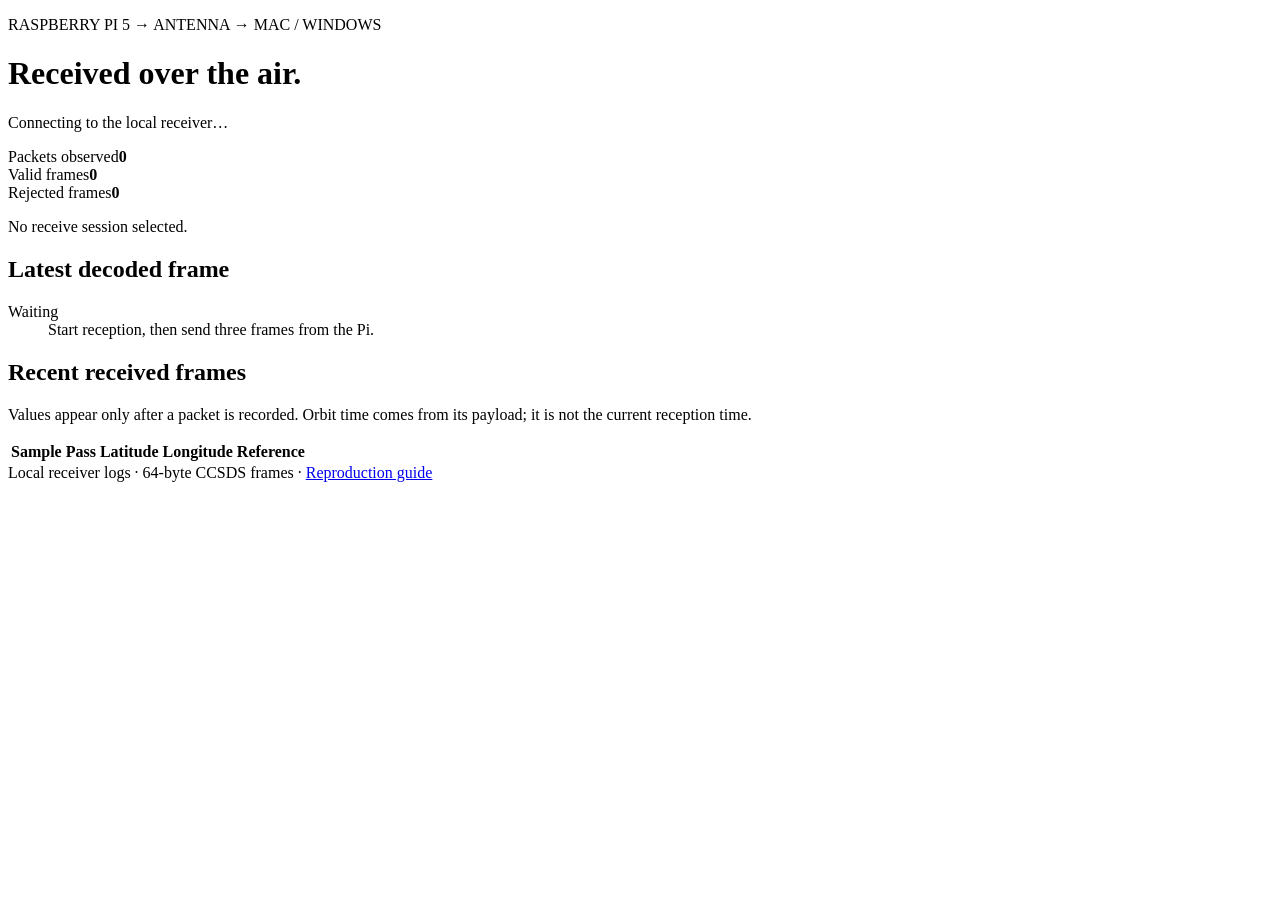
==== web/index.html @ a66b0d01 "Publish Raspberry Pi 5 antenna demo with complete reproduction guide" ====
<!doctype html>
<html lang="en"><head><meta charset="utf-8"><meta name="viewport" content="width=device-width, initial-scale=1"><title>SX1278 receiver</title><link rel="stylesheet" href="/style.css"></head>
<body><main><header><p class="eyebrow">RASPBERRY PI 5 → ANTENNA → MAC / WINDOWS</p><h1>Received over the air.</h1><p id="status" role="status">Connecting to the local receiver…</p></header>
<section class="metrics" aria-label="Reception totals"><article><span>Packets observed</span><strong id="received">0</strong></article><article><span>Valid frames</span><strong id="valid">0</strong></article><article><span>Rejected frames</span><strong id="invalid">0</strong></article></section>
<p id="origin">No receive session selected.</p><p id="warning" role="alert"></p>
<section><h2>Latest decoded frame</h2><dl id="latest"><dt>Waiting</dt><dd>Start reception, then send three frames from the Pi.</dd></dl></section>
<section><h2>Recent received frames</h2><p>Values appear only after a packet is recorded. Orbit time comes from its payload; it is not the current reception time.</p><div class="table-wrap"><table><thead><tr><th>Sample</th><th>Pass</th><th>Latitude</th><th>Longitude</th><th>Reference</th></tr></thead><tbody id="rows"></tbody></table></div></section>
<footer>Local receiver logs · 64-byte CCSDS frames · <a href="https://github.com/Turandot41-WSY/sx1278-raspberry-pi-demo">Reproduction guide</a></footer></main><script src="/app.js"></script></body></html>
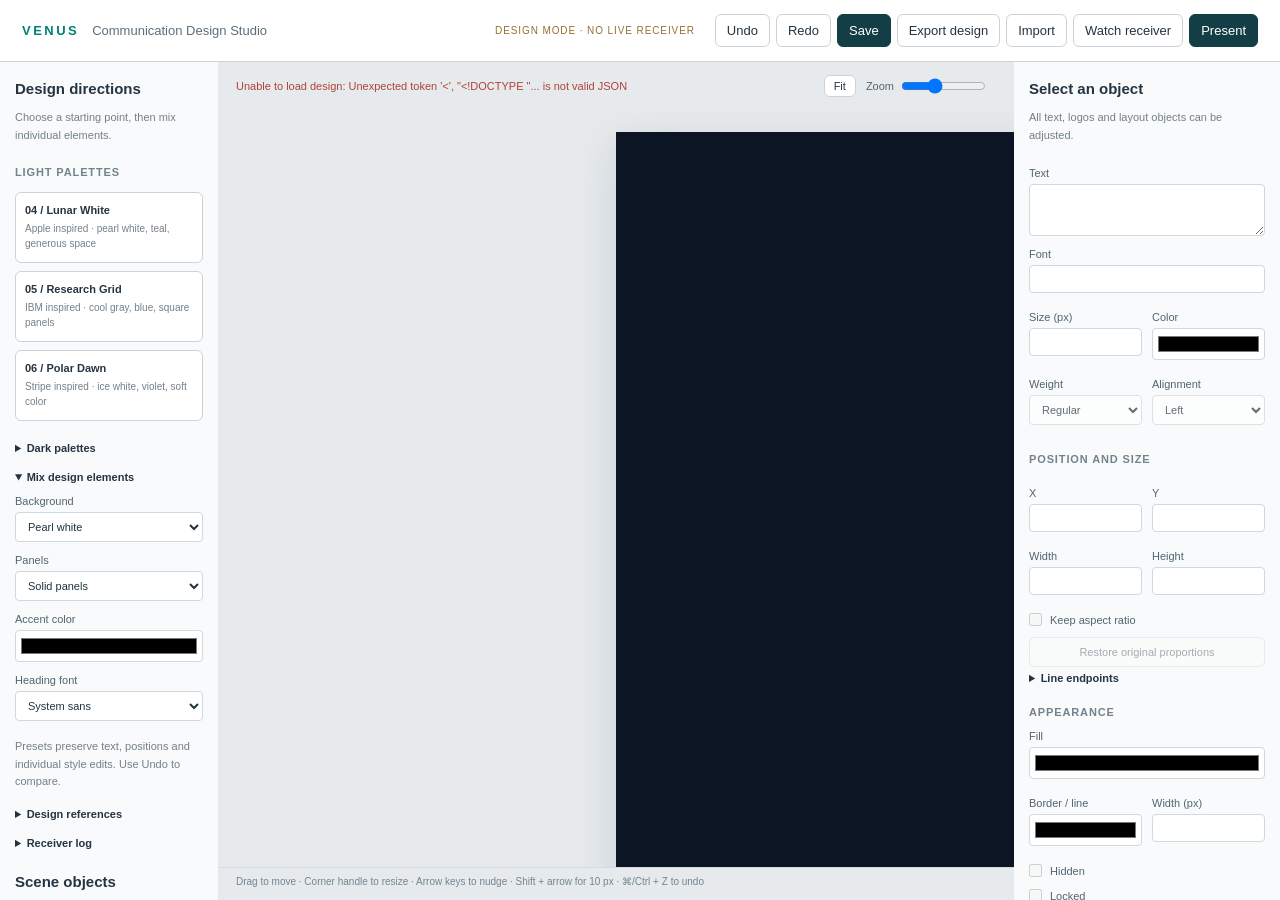
==== commit ae45770f: "Restore the approved full receiver dashboard in the public demo" ====
--- a/web/index.html
+++ b/web/index.html
@@ -1,8 +1,22 @@
 <!doctype html>
-<html lang="en"><head><meta charset="utf-8"><meta name="viewport" content="width=device-width, initial-scale=1"><title>SX1278 receiver</title><link rel="stylesheet" href="/style.css"></head>
-<body><main><header><p class="eyebrow">RASPBERRY PI 5 → ANTENNA → MAC / WINDOWS</p><h1>Received over the air.</h1><p id="status" role="status">Connecting to the local receiver…</p></header>
-<section class="metrics" aria-label="Reception totals"><article><span>Packets observed</span><strong id="received">0</strong></article><article><span>Valid frames</span><strong id="valid">0</strong></article><article><span>Rejected frames</span><strong id="invalid">0</strong></article></section>
-<p id="origin">No receive session selected.</p><p id="warning" role="alert"></p>
-<section><h2>Latest decoded frame</h2><dl id="latest"><dt>Waiting</dt><dd>Start reception, then send three frames from the Pi.</dd></dl></section>
-<section><h2>Recent received frames</h2><p>Values appear only after a packet is recorded. Orbit time comes from its payload; it is not the current reception time.</p><div class="table-wrap"><table><thead><tr><th>Sample</th><th>Pass</th><th>Latitude</th><th>Longitude</th><th>Reference</th></tr></thead><tbody id="rows"></tbody></table></div></section>
-<footer>Local receiver logs · 64-byte CCSDS frames · <a href="https://github.com/Turandot41-WSY/sx1278-raspberry-pi-demo">Reproduction guide</a></footer></main><script src="/app.js"></script></body></html>
+<html lang="en">
+<head><meta charset="utf-8"><meta name="viewport" content="width=device-width,initial-scale=1"><title>Venus · Communication Design Studio</title><link rel="stylesheet" href="style.css"></head>
+<body>
+<header class="toolbar"><div class="identity"><b>VENUS</b><span>Communication Design Studio</span></div><span class="mode">DESIGN MODE · NO LIVE RECEIVER</span><div class="actions"><button id="undo">Undo</button><button id="redo">Redo</button><button id="save">Save</button><button id="export">Export design</button><button id="import">Import</button><button id="monitor">Watch receiver</button><button id="present">Present</button></div></header>
+<main>
+<aside class="layers"><h2>Design directions</h2><p class="hint">Choose a starting point, then mix individual elements.</p>
+<h3>Light palettes</h3><button class="preset" data-preset="lunar"><b>04 / Lunar White</b><span>Apple inspired · pearl white, teal, generous space</span></button><button class="preset" data-preset="research"><b>05 / Research Grid</b><span>IBM inspired · cool gray, blue, square panels</span></button><button class="preset" data-preset="polar"><b>06 / Polar Dawn</b><span>Stripe inspired · ice white, violet, soft color</span></button><details><summary>Dark palettes</summary><button class="preset" data-preset="mission"><b>01 / Mission Control</b><span>Black, cyan, solid panels</span></button>
+<button class="preset" data-preset="observatory"><b>02 / Deep Space</b><span>Sparse stars, violet, translucent panels</span></button>
+<button class="preset" data-preset="console"><b>03 / Orbital Console</b><span>Navy, mint, outlines, monospace</span></button>
+</details><details open><summary>Mix design elements</summary><label>Background<select id="background"><option value="white">Pearl white</option><option value="silver">Research gray</option><option value="ice">Ice white atmosphere</option><option value="black">Space black</option><option value="navy">Midnight navy</option><option value="stars">Sparse starfield</option></select></label><label>Panels<select id="surface"><option value="solid">Solid panels</option><option value="glass">Translucent panels</option><option value="outline">Fine outlines</option></select></label><label>Accent color<input id="accent" type="color"></label><label>Heading font<select id="themeFont"><option value="-apple-system">System sans</option><option>Arial</option><option>Helvetica Neue</option><option>Courier New</option></select></label></details><p class="hint">Presets preserve text, positions and individual style edits. Use Undo to compare.</p>
+<details><summary>Design references</summary><p class="hint">Adapted from community analyses in awesome-design-md. These are inspirations, not official university brand rules.</p><a href="https://github.com/VoltAgent/awesome-design-md/blob/main/design-md/apple/DESIGN.md" target="_blank" rel="noreferrer">Apple · white space, restrained color</a><a href="https://github.com/VoltAgent/awesome-design-md/blob/main/design-md/ibm/DESIGN.md" target="_blank" rel="noreferrer">IBM · square panels, technical hierarchy</a><a href="https://github.com/VoltAgent/awesome-design-md/blob/main/design-md/stripe/DESIGN.md" target="_blank" rel="noreferrer">Stripe · pale surfaces, indigo atmosphere</a><a href="https://github.com/VoltAgent/awesome-design-md/blob/main/design-md/spacex/DESIGN.md" target="_blank" rel="noreferrer">SpaceX · space, contrast, restraint</a><a href="https://github.com/VoltAgent/awesome-design-md/blob/main/design-md/linear.app/DESIGN.md" target="_blank" rel="noreferrer">Linear · fine borders, panel hierarchy</a><a href="https://github.com/VoltAgent/awesome-design-md/blob/main/design-md/raycast/DESIGN.md" target="_blank" rel="noreferrer">Raycast · compact console layout</a></details><details><summary>Receiver log</summary><label>Source<select id="receiveSource"><option value="latest">Newest receiver session</option></select></label><p id="receiverStatus" class="hint">Design sample. Click Watch receiver to follow actual receive logs. Earlier received passes stay visible.</p></details><h2 class="sceneHeading">Scene objects</h2><p class="hint">Select an object on the canvas.<br>Shift-click to select several.</p><label>Find an object<input id="search" placeholder="Logo, lab, receiver…"></label><div id="objectList"></div><button id="addText">+ Add text</button><label>Design notes<textarea id="notes" rows="4" placeholder="What should change next?"></textarea></label><p class="hint">Notes and object edits are saved with this design.</p></aside>
+<section class="workspace"><div class="viewbar"><span id="saveStatus" role="status">Loading design…</span><div><button id="fit">Fit</button><label class="inline">Zoom <input id="zoom" type="range" min="25" max="130" value="60"></label><span id="zoomValue"></span></div></div><div id="viewport"><div id="stageWrap"><div id="stage" aria-label="Editable communication dashboard"></div></div></div><footer class="workspaceFooter">Drag to move · Corner handle to resize · Arrow keys to nudge · Shift + arrow for 10 px · ⌘/Ctrl + Z to undo</footer></section>
+<aside class="inspector"><h2 id="selectedName">Select an object</h2><p id="selectedMeta" class="hint">All text, logos and layout objects can be adjusted.</p><fieldset id="properties" disabled>
+<label>Text<textarea id="text" rows="3"></textarea></label><label>Font<input id="font" list="fonts"></label><datalist id="fonts"><option value="-apple-system"><option value="Arial"><option value="Helvetica Neue"><option value="Times New Roman"><option value="Georgia"><option value="Courier New"></datalist>
+<div class="pair"><label>Size (px)<input id="size" type="number" min="8" max="160"></label><label>Color<input id="color" type="color"></label></div><div class="pair"><label>Weight<select id="weight"><option value="400">Regular</option><option value="500">Medium</option><option value="600">Semibold</option><option value="700">Bold</option></select></label><label>Alignment<select id="align"><option value="left">Left</option><option value="center">Center</option><option value="right">Right</option></select></label></div>
+<h3>Position and size</h3><div class="pair"><label>X<input id="x" type="number"></label><label>Y<input id="y" type="number"></label></div><div class="pair"><label>Width<input id="w" type="number" min="1"></label><label>Height<input id="h" type="number" min="1"></label></div><label class="check"><input id="aspect" type="checkbox"> Keep aspect ratio</label><button id="restoreRatio">Restore original proportions</button>
+<details><summary>Line endpoints</summary><label>Angle (degrees)<input id="angle" type="number"></label><label>Connect from object ID<input id="from" placeholder="For example: pi"></label><label>Connect to object ID<input id="to" placeholder="For example: tx"></label><p class="hint">Attached lines follow their objects. Moving or resizing a line detaches it.</p></details><h3>Appearance</h3><label>Fill<input id="fill" type="color"></label><div class="pair"><label>Border / line<input id="stroke" type="color"></label><label>Width (px)<input id="lineWidth" type="number" min="0" max="20" step="0.5"></label></div><label class="check"><input id="hidden" type="checkbox"> Hidden</label><label class="check"><input id="locked" type="checkbox"> Locked</label><div class="pair"><button id="forward">Bring forward</button><button id="backward">Send backward</button></div><button id="selectGroup">Select entire section</button><button id="resetObject">Reset selected objects</button>
+</fieldset><div class="help"><h3>Sources</h3><a href="https://it-u.at/en/" target="_blank" rel="noreferrer">IT:U official identity</a><a href="https://it-u.at/en/labs/spok/" target="_blank" rel="noreferrer">SPOK – Space Technology Lab</a><p>S³ Lab logo supplied by you. Logo artwork remains intact; adjacent text is editable.</p><p id="storagePath">Autosave: output/communication-design/current.json</p><button id="restorePrevious">Restore previous save</button></div></aside>
+</main><input id="importFile" type="file" accept="application/json" hidden><button id="exitPresent" hidden>Exit presentation</button><div id="runtimeControls" hidden><span id="liveAge">Connecting</span><button id="showDetails">Source &amp; frame</button><button id="fullscreen" aria-label="Toggle fullscreen">Fullscreen</button></div>
+<dialog id="receiverDetails"><button id="closeDetails">Close</button><h2>Receiver source and frame</h2><p id="detailsStatus" role="status"></p><label id="detailsSource">Receiver session</label><p id="detailsCounters"></p><h3>Local reference</h3><pre id="detailsReference"></pre><p id="detailsMatch"></p><h3>Latest valid 64-byte frame</h3><pre id="detailsRaw"></pre><p id="detailsTime"></p><p id="detailsMetrics"></p><p>Bytes 0–5: TM header · 6–11: Space Packet header · 12–61: MissionRecord · 62–63: FECF.</p><p>ECEF position and velocity are received fields. Latitude, longitude and altitude are derived locally. Model Doppler is a transmitted model value, not measured CFO. Earlier received passes remain on the plots.</p></dialog><p id="fatalError" role="alert" hidden></p><script type="module" src="editor.mjs"></script>
+</body></html>
--- a/web/style.css
+++ b/web/style.css
@@ -0,0 +1,11 @@
+:root{font-family:-apple-system,BlinkMacSystemFont,"Segoe UI",sans-serif;color:#263442;background:#e6eaed;font-size:13px}*{box-sizing:border-box}body{margin:0}button,input,select,textarea{font:inherit}button{cursor:pointer;border:1px solid #cbd3d9;background:white;color:#263442;border-radius:6px;padding:8px 11px}button:hover{border-color:#008d83;background:#edf7f5}button:disabled{opacity:.4;cursor:default}button:focus-visible,input:focus-visible,textarea:focus-visible,select:focus-visible{outline:2px solid #008d83;outline-offset:2px}.toolbar{height:62px;display:flex;align-items:center;gap:20px;padding:0 22px;background:#fff;border-bottom:1px solid #ccd5da}.identity{display:flex;align-items:center;gap:13px}.identity b{letter-spacing:.19em;color:#008077}.identity span{color:#5e6e79}.mode{font-size:10px;letter-spacing:.09em;color:#947132;margin-left:auto}.actions{display:flex;gap:6px}#save,#present{background:#143e46;color:white;border-color:#143e46}main{display:grid;grid-template-columns:218px minmax(300px,1fr) 266px;height:calc(100vh - 62px)}aside{background:#f8fafb;padding:18px 15px;overflow:auto}h2{font-size:15px;margin:0 0 12px}h3{font-size:11px;text-transform:uppercase;letter-spacing:.08em;color:#74828c;margin:22px 0 10px}.hint{color:#72808a;line-height:1.6;font-size:11px}label{display:block;font-size:11px;color:#526570;margin:12px 0 6px}input,select,textarea{display:block;width:100%;padding:7px 8px;background:#fff;border:1px solid #ced8df;border-radius:4px;color:#20333e;margin-top:5px}textarea{resize:vertical}input[type=color]{height:32px;padding:3px}input[type=checkbox]{width:auto;margin:0}.pair{display:grid;grid-template-columns:1fr 1fr;gap:10px}.pair label{min-width:0}.check{display:flex;align-items:center;gap:8px}fieldset{border:0;padding:0;margin:0}fieldset button{font-size:11px;margin:5px 0;width:100%}.workspace{display:flex;flex-direction:column;min-width:0}.viewbar{height:48px;padding:0 18px;display:flex;align-items:center;justify-content:space-between;color:#52616d;font-size:11px}.viewbar>div{display:flex;gap:10px;align-items:center}.inline{display:flex;align-items:center;gap:7px;margin:0}.inline input{width:85px;margin:0}.viewbar button{padding:4px 9px}#viewport{flex:1;overflow:auto;padding:22px;display:flex;align-items:flex-start;justify-content:center}#stageWrap{position:relative;flex-shrink:0}#stage{position:absolute;width:1600px;height:1000px;transform-origin:top left;overflow:hidden;background:#0b1523;box-shadow:0 12px 40px #10243020}.obj{position:absolute;white-space:pre-wrap;line-height:1.18;user-select:none;touch-action:none}.obj.text{overflow:hidden;cursor:move}.obj.image img{height:100%;width:100%;object-fit:contain;pointer-events:none}.obj.panel{border-radius:10px}.obj.dot{border-radius:50%}.obj.line{transform-origin:0 50%;pointer-events:auto}.obj.line:after{content:"";position:absolute;right:0;top:50%;transform:translateY(-50%);border-top:6px solid transparent;border-bottom:6px solid transparent;border-left:9px solid var(--line-color)}.obj.line.no-arrow:after{display:none}.obj.selected{outline:2px solid #d4a853;outline-offset:3px}.obj.locked{cursor:default}.handle{position:absolute;right:-8px;bottom:-8px;width:15px;height:15px;border:2px solid #fff;background:#bd8925;cursor:nwse-resize;border-radius:3px;z-index:999;pointer-events:auto}.obj:not(.selected):hover{outline:1px dashed #7898ad;outline-offset:2px}.layer{width:100%;text-align:left;margin:0 0 4px;border-color:transparent;background:transparent;border-radius:5px;padding:7px 8px;white-space:nowrap;text-overflow:ellipsis;overflow:hidden;font-size:11px}.layer.active{background:#e0efec;border-color:#8db8b1}.layer.dim{opacity:.5}.layerGroup{font-size:10px;text-transform:uppercase;letter-spacing:.1em;color:#008077;margin:17px 6px 6px}#objectList{max-height:calc(100vh - 395px);overflow:auto}#addText{margin-top:12px;width:100%}.workspaceFooter{height:33px;padding:8px 18px;font-size:10px;color:#75848e;border-top:1px solid #d4dce1}.help{margin-top:22px;border-top:1px solid #d9e1e7;color:#72818b;font-size:11px;line-height:1.6}.help a{display:block;margin:8px 0;color:#00776e}.help button{font-size:11px}#saveStatus.error{color:#b04238}.presenting .toolbar,.presenting aside,.presenting .viewbar,.presenting .workspaceFooter{display:none}.presenting main{display:block;height:100vh}.presenting .workspace{height:100vh;background:#0b1523}.presenting #viewport{padding:0;align-items:center}.presenting .obj{pointer-events:none}.presenting .obj.selected{outline:none}.presenting .handle{display:none}#exitPresent{position:fixed;top:12px;right:12px;z-index:10000;opacity:.6}#exitPresent:hover{opacity:1}@media(max-width:1150px){main{grid-template-columns:175px minmax(280px,1fr) 235px}.identity span{display:none}.toolbar{gap:8px;padding:0 12px}.actions{gap:3px}.mode{font-size:9px}}@media(max-width:800px){main{grid-template-columns:1fr 230px}.layers{display:none}.mode{display:none}}
+
+.preset{width:100%;text-align:left;margin:4px 0;padding:11px 9px;background:#fff}.preset b{font-size:11px;display:block}.preset span{display:block;font-size:10px;line-height:1.5;color:#74808a;margin-top:5px}.preset.chosen{border-color:#168b81;background:#e6f1ee}.layers details{margin:17px 0}.layers a{display:block;font-size:10px;color:#00776e;margin:8px 0;line-height:1.5}summary{cursor:pointer;font-size:11px;font-weight:600}.sceneHeading{margin-top:24px}#objectList{max-height:280px}.obj.image{cursor:move}.obj.selected{z-index:100}.obj.line{cursor:move}
+
+.data-graphic svg{display:block;overflow:hidden;border-radius:inherit}.presenting #exitPresent{font-size:11px;padding:4px 7px;top:3px;right:3px;opacity:.25}.presenting #exitPresent:hover{opacity:1}
+
+.obj.line{border:0!important}.obj.line:before{content:"";position:absolute;left:0;right:8px;top:50%;height:var(--line-width);background:var(--line-color);transform:translateY(-50%)}.obj.line:after{right:0;top:50%;border-top:5px solid transparent;border-bottom:5px solid transparent;border-left:9px solid var(--line-color);transform:translateY(-50%)}.obj.line.no-arrow:before{right:0}.obj.line.no-arrow:after{display:none}
+
+.operational #exitPresent{display:none!important}.operational #runtimeControls{position:absolute;left:1210px;top:79px;width:340px;height:21px;display:flex;justify-content:flex-end;align-items:center;gap:7px;color:#526477;font:10px Arial,sans-serif}.operational #runtimeControls button{font-size:10px;padding:3px 6px;border-radius:4px}.operational #liveAge{max-width:155px;white-space:nowrap;overflow:hidden;text-overflow:ellipsis}#receiverDetails{width:min(680px,90vw);max-height:85vh;overflow:auto;border:1px solid #c4d3df;border-radius:12px;padding:24px;color:#172939;background:#fff;font:14px/1.5 -apple-system,Arial,sans-serif}#receiverDetails::backdrop{background:#10203088}#receiverDetails pre{white-space:pre-wrap;overflow-wrap:anywhere;padding:12px;background:#f2f7fa;font:12px/1.6 'Courier New',monospace}#closeDetails{float:right}#detailsSource{display:block}#fatalError{position:fixed;inset:20px;background:white;color:#a32929;padding:30px;z-index:10000}
+
+[hidden]{display:none!important}
